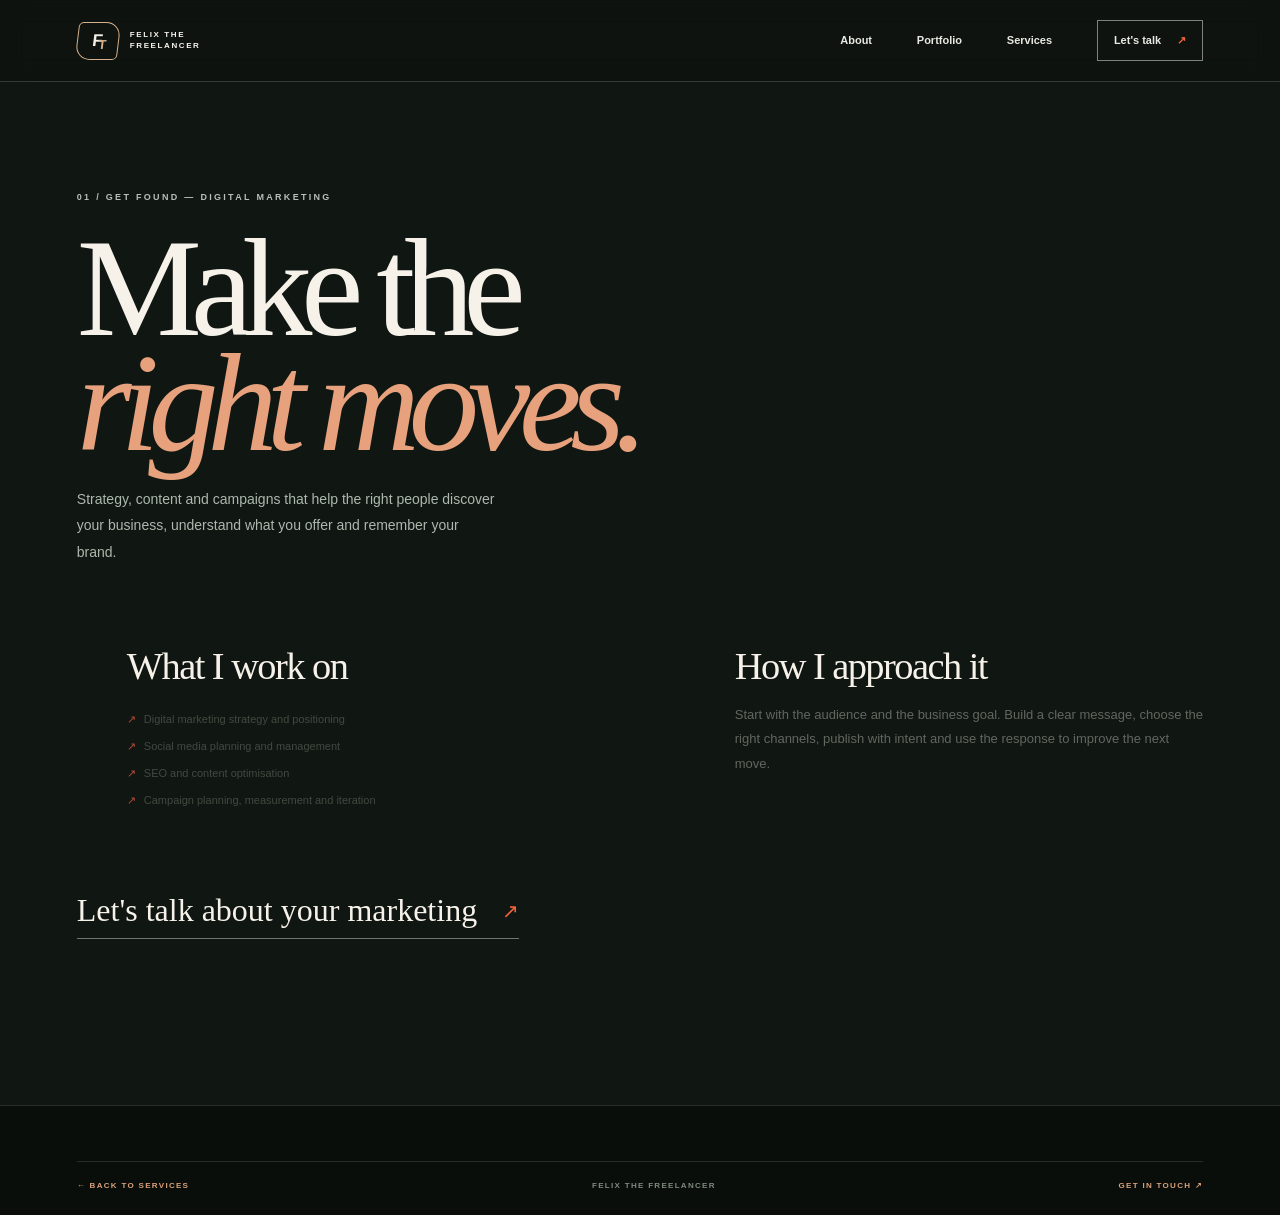
==== digital-marketing.html @ 91164cbe "Add focused digital marketing service page" ====
<!doctype html><html lang="en"><head><meta charset="utf-8"><meta name="viewport" content="width=device-width,initial-scale=1"><meta name="theme-color" content="#101510"><title>DIGITAL MARKETING | FelixTheFreelancer</title><link rel="stylesheet" href="style.css"><script src="script.js" defer></script></head><body><header class="site-header"><a class="brand" href="index.html#home"><span class="brand-mark"><i>F</i><b>T</b></span><span class="brand-name">FELIX THE<br>FREELANCER</span></a><nav class="primary-navigation"><a href="index.html#about">About</a><a href="index.html#projects">Portfolio</a><a href="index.html#services">Services</a><a class="nav-contact" href="index.html#contact">Let's talk <b>↗</b></a></nav></header><main><section class="contact-section" style="min-height:75vh;padding-top:190px"><div class="section-shell contact-inner"><p class="eyebrow">01 / GET FOUND — DIGITAL MARKETING</p><h2>Make the<br><em>right moves.</em></h2><p>Strategy, content and campaigns that help the right people discover your business, understand what you offer and remember your brand.</p><div class="case-columns"><article class="case-track"><h3>What I work on</h3><ul><li>Digital marketing strategy and positioning</li><li>Social media planning and management</li><li>SEO and content optimisation</li><li>Campaign planning, measurement and iteration</li></ul></article><article class="case-track"><h3>How I approach it</h3><p>Start with the audience and the business goal. Build a clear message, choose the right channels, publish with intent and use the response to improve the next move.</p></article></div><a class="contact-email" href="index.html#contact">Let's talk about your marketing <b>↗</b></a></div></section></main><footer class="site-footer"><div class="section-shell footer-bottom"><a href="index.html#services">← BACK TO SERVICES</a><span>FELIX THE FREELANCER</span><a href="index.html#contact">GET IN TOUCH ↗</a></div></footer></body></html>
---- style.css ----
:root{--ink:#111612;--paper:#f0ede4;--white:#f7f5ef;--muted:#a8b0a7;--orange:#f0643c;--red:#ed3b32;--serif:Georgia,"Times New Roman",serif;--sans:Arial,Helvetica,sans-serif;--page:min(1320px,88vw)}
*{box-sizing:border-box}html{scroll-behavior:smooth;scroll-padding-top:80px}body{margin:0;background:var(--ink);color:var(--white);font:16px/1.65 var(--sans);-webkit-font-smoothing:antialiased}a{color:inherit}img,video{display:block;max-width:100%}::selection{background:var(--orange);color:white}.section-shell{width:var(--page);max-width:1320px;margin:auto}.eyebrow{margin:0;color:#b7c0b7;font-size:9px;font-weight:800;letter-spacing:2.3px;text-transform:uppercase}.eyebrow span{color:var(--orange);margin-left:8px}
.site-header{position:absolute;z-index:30;top:0;left:0;width:100%;height:82px;padding:0 6vw;display:flex;align-items:center;justify-content:space-between;border-bottom:1px solid #ffffff29;background:#0a0e0b40;backdrop-filter:blur(12px)}.brand{display:flex;align-items:center;gap:11px;text-decoration:none}.brand-mark{position:relative;display:flex;align-items:center;justify-content:center;width:42px;height:38px;border:1px solid #d5b18b;border-radius:5px 15px 5px 15px;font:900 17px/.9 "Trebuchet MS",Arial,sans-serif;letter-spacing:-3px;transform:skew(-7deg)}.brand-mark i{font-style:normal;color:#f4f0e7}.brand-mark b{margin:7px 0 0 -1px;color:#d5b18b;font-size:13px}.footer-brand-mark{display:grid;place-items:center;width:44px;height:40px;border:1px solid #d5b18b;border-radius:5px 15px 5px 15px;font:900 19px/.9 "Trebuchet MS",Arial,sans-serif;letter-spacing:-3px;transform:skew(-7deg)}.footer-brand-mark span{margin:7px 0 0 -1px;color:#d5b18b;font-size:14px}.brand-name{font-size:8px;font-weight:900;line-height:1.35;letter-spacing:1.6px}.primary-navigation{display:flex;align-items:center;gap:clamp(24px,3.5vw,52px)}.primary-navigation a{font-size:11px;font-weight:700;text-decoration:none;color:#e8e9e2;transition:color .2s}.primary-navigation a:hover{color:var(--orange)}.primary-navigation .nav-contact{padding:10px 16px;border:1px solid #ffffff78}.nav-contact b{margin-left:13px;color:var(--orange)}.menu-toggle{display:none}
.hero{position:relative;isolation:isolate;min-height:790px;height:min(100svh,980px);overflow:hidden;background:#0b100d}.hero-film,.hero-scrim,.hero-grain{position:absolute;inset:0;width:100%;height:100%}.hero-film{z-index:-3;object-fit:cover;object-position:center 48%;filter:brightness(.58) saturate(.72)}.hero-scrim{z-index:-2;background:linear-gradient(90deg,#050907f5 0%,#050907d6 42%,#0509075c 100%),linear-gradient(0deg,#0b100d 0%,transparent 25%,#0003 100%)}.hero-grain{z-index:-1;opacity:.12;pointer-events:none;background-image:url("data:image/svg+xml,%3Csvg viewBox='0 0 180 180' xmlns='http://www.w3.org/2000/svg'%3E%3Cfilter id='n'%3E%3CfeTurbulence type='fractalNoise' baseFrequency='.9' numOctaves='3' stitchTiles='stitch'/%3E%3C/filter%3E%3Crect width='100%25' height='100%25' filter='url(%23n)' opacity='.3'/%3E%3C/svg%3E")}.hero-inner{position:relative;z-index:1;width:var(--page);max-width:1320px;min-height:100%;margin:auto;padding:108px 0 92px;display:grid;grid-template-columns:1.06fr .94fr;align-items:center;gap:clamp(40px,7vw,105px)}.hero-copy{max-width:680px}.hero-eyebrow{display:flex;align-items:center;gap:10px;color:#e8e8df}.status-dot,.console-live i{width:7px;height:7px;display:inline-block;border-radius:50%;background:#b3cf91;box-shadow:0 0 13px #b3cf91b3}.type-cursor{width:7px;height:14px;background:var(--orange);display:inline-block;animation:blink .8s steps(2,start) infinite}@keyframes blink{to{visibility:hidden}}.hero-discipline{margin:22px 0 12px;color:#d0a77b;font-size:9px;font-weight:800;letter-spacing:2.5px}.hero-discipline i{font-style:normal;color:var(--orange);padding:0 7px}.hero h1{max-width:760px;margin:0;color:white;font:800 clamp(50px,5.9vw,84px)/.96 "Trebuchet MS",Arial,sans-serif;letter-spacing:-.075em}.hero h1 em{color:#c5cf9c;font:italic 500 1.02em/.95 var(--serif);letter-spacing:-.065em}.hero-description{max-width:555px;margin:19px 0 0;color:#d0d4ce;font-size:15px;line-height:1.85}.hero-actions{display:flex;align-items:center;gap:28px;margin-top:25px}.button{display:inline-flex;align-items:center;gap:27px;padding:15px 20px;font:800 11px/1.2 "Trebuchet MS",Arial,sans-serif;letter-spacing:.2px;text-decoration:none;transition:transform .25s,background .25s}.button:hover{transform:translateY(-3px)}.button-accent{background:#c5cf9c;color:#142016;box-shadow:0 10px 35px #a9b77a30}.button-accent:hover{background:#e0e8bd}.button b{font-size:16px}.text-link{font:800 11px "Trebuchet MS",Arial,sans-serif;letter-spacing:.3px;text-decoration:none}.text-link b{margin-left:12px;color:#c5cf9c}
.hero-console{width:100%;max-width:520px;justify-self:end;border:1px solid #ffffff3b;background:#0e1410d1;box-shadow:0 35px 100px #0006;backdrop-filter:blur(13px);transform:perspective(1000px) rotateY(-4deg);animation:console-arrive 1.1s .15s both}@keyframes console-arrive{from{opacity:0;transform:perspective(1000px) translateY(24px) rotateY(-4deg)}to{opacity:1;transform:perspective(1000px) translateY(0) rotateY(-4deg)}}.console-top,.console-meta,.plan-heading,.console-foot{display:flex;align-items:center;justify-content:space-between}.console-top{height:43px;padding:0 17px;border-bottom:1px solid #ffffff26;color:#b4bdb3;font-size:8px;font-weight:800;letter-spacing:1.5px}.console-lights{display:flex;gap:5px}.console-lights i{width:6px;height:6px;border-radius:50%;background:#e66d5c}.console-lights i:nth-child(2){background:#d3aa6d}.console-lights i:nth-child(3){background:#85a77e}.console-live{display:flex;align-items:center;gap:7px;color:#a7b7a4;font-size:7px}.console-live i{width:5px;height:5px}.console-code{padding:20px 22px 23px;border-bottom:1px solid #ffffff26}.console-meta,.plan-heading{color:#8e9a8e;font-size:8px;font-weight:800;letter-spacing:1.3px}.code-lines{margin-top:17px;font:clamp(10px,.95vw,13px)/2.2 Consolas,Monaco,monospace;color:#d4dbd2}.code-lines p{margin:0;white-space:nowrap}.code-lines b{margin-right:14px;color:#657467;font-weight:400}.code-lines i{color:#b3cf91;font-style:normal}.code-lines em{color:#e4b477;font-style:normal}.code-lines strong{color:#e98c72;font-weight:400}.console-plan{padding:21px 22px 18px}.plan-heading span:last-child{color:#d9a77b}.console-plan h2{margin:15px 0 14px;font:24px var(--serif);letter-spacing:-.6px}.plan-rule{height:2px;background:#ffffff20}.plan-rule span{display:block;width:54%;height:100%;background:var(--orange)}.console-plan ul{display:grid;margin:12px 0 0;padding:0;list-style:none}.console-plan li{display:grid;grid-template-columns:17px 1fr auto;align-items:center;gap:9px;padding:8px 0;border-bottom:1px solid #ffffff14;color:#d2d8d0;font-size:10px}.console-plan li>span{display:grid;place-items:center;width:14px;height:14px;border:1px solid #657365;color:#b5d2a0;font-size:9px}.console-plan li.complete>span{border-color:#88a47d;background:#88a47d;color:#101710}.console-plan li small{color:#849184;font-size:7px;letter-spacing:1px}.console-foot{padding:12px 22px;border-top:1px solid #ffffff26;color:#8d9a8d;font-size:7px;font-weight:800;letter-spacing:1.2px}.hero-foot{position:absolute;z-index:2;right:6vw;bottom:27px;left:6vw;display:flex;justify-content:flex-end;gap:20px;color:#a9b2a8;font-size:8px;font-weight:800;letter-spacing:1.5px}.hero-mantra{display:inline-block;color:#dce6b4;font-size:9px;font-weight:900;letter-spacing:2px;text-shadow:0 0 22px #c5cf9c4d}
.about-section{position:relative;isolation:isolate;overflow:hidden;min-height:710px;padding:clamp(100px,11vw,155px) 0;background:var(--paper);color:var(--ink)}.about-image{position:absolute;z-index:-2;inset:0 0 0 43%;background:url("https://images.pexels.com/photos/6275823/pexels-photo-6275823.jpeg?auto=compress&cs=tinysrgb&w=1800") center 48%/cover;filter:saturate(.76) contrast(1.05)}.about-overlay{position:absolute;z-index:-1;inset:0;background:linear-gradient(90deg,#f0ede4 0%,#f0ede4 37%,#f0ede4ed 49%,#f0ede48c 70%,#f0ede41a 100%)}.about-layout{display:grid;grid-template-columns:.94fr 1.06fr;gap:clamp(55px,9vw,135px);align-items:center}.dark-eyebrow{color:#59645a}.about-heading h2{max-width:600px;margin:26px 0 30px;font:500 clamp(43px,5.1vw,72px)/1.01 var(--serif);letter-spacing:-.065em}.about-heading h2 em{color:#a75d43;font-weight:500}.about-stamp{display:inline-flex;gap:8px;padding:9px 12px;border:1px solid #11161238;font-size:8px;font-weight:900;letter-spacing:1.2px}.about-stamp b{color:#b85b3d}.about-copy{max-width:650px;padding:30px 32px;background:rgba(248,246,239,.84);border-left:2px solid #b85b3d;backdrop-filter:blur(7px)}.about-copy p{margin:0 0 18px;color:#515b51;font-size:14px;line-height:1.9}.about-copy .about-lead{color:#1c281e;font:clamp(19px,2vw,25px)/1.48 var(--serif)}.about-signoff{display:flex;flex-direction:column;gap:3px;margin-top:25px;padding-top:19px;border-top:1px solid #1116122e}.about-signoff span{color:#7b8378;font-size:11px}.about-signoff strong{font:500 20px var(--serif)}.about-signoff b{color:#b85b3d}.about-vertical{position:absolute;right:22px;bottom:32px;color:#1116128c;font-size:7px;font-weight:900;letter-spacing:1.7px;writing-mode:vertical-rl}
.projects-section{position:relative;isolation:isolate;overflow:hidden;padding:clamp(100px,11vw,155px) 0;background:#111713;color:var(--white)}.projects-section:before{content:"";position:absolute;z-index:-1;top:0;right:0;width:44%;height:52%;background:linear-gradient(90deg,#111713 0%,#11171355 42%,#11171318 100%),linear-gradient(0deg,#111713 0%,transparent 60%),url("https://images.pexels.com/photos/4399406/pexels-photo-4399406.jpeg?auto=compress&cs=tinysrgb&w=1800") center 42%/cover;opacity:.42;mask-image:linear-gradient(180deg,#000 0%,#000b 55%,transparent 100%)}.projects-heading{display:grid;grid-template-columns:1.1fr .9fr;align-items:end;gap:75px;margin-bottom:65px}.projects-heading h2{margin:23px 0 0;font:500 clamp(50px,6.5vw,88px)/.97 var(--serif);letter-spacing:-.07em}.projects-heading h2 em{color:#d9a47b;font-weight:500}.projects-intro-copy{max-width:500px;margin:0 0 7px;color:#d0d7cf;font-size:15px;line-height:1.9}.project-feature-grid{display:grid;grid-template-columns:1fr 1fr;gap:23px}.venture-card{display:block;min-width:0;overflow:hidden;text-decoration:none;transition:transform .35s}.venture-card:hover{transform:translateY(-7px)}.venture-art{position:relative;isolation:isolate;min-height:470px;overflow:hidden}.venture-art>img{position:absolute;z-index:-2;inset:0;width:100%;height:100%;object-fit:cover;transition:transform .8s}.venture-card:hover .venture-art>img{transform:scale(1.045)}.venture-shade{position:absolute;z-index:-1;inset:0}.venture-top,.venture-bottom{position:absolute;right:24px;left:24px;display:flex;justify-content:space-between;gap:15px;font-size:8px;font-weight:900;letter-spacing:1.4px}.venture-top{top:22px}.venture-bottom{bottom:22px;align-items:center}.kuku-card{background:#17100f;border:1px solid #ed3b3280}.kuku-art>img{object-position:center 52%;filter:contrast(1.1) saturate(1.15)}.kuku-card .venture-shade{background:linear-gradient(90deg,#0c0707c7,#0c070714 90%),linear-gradient(0deg,#0c0707e0,transparent 55%)}.kuku-card .venture-top{color:#ffb4a9}.kuku-card .venture-bottom{color:white}.kuku-art-title{position:absolute;left:7%;top:27%;font:clamp(53px,6.2vw,86px)/.82 Impact,"Arial Narrow",sans-serif;letter-spacing:-.025em}.kuku-art-title em{color:var(--red);font-style:normal}.kuku-art-stamp{position:absolute;right:8%;top:40%;display:grid;place-items:center;width:92px;height:92px;border:2px solid var(--red);border-radius:50%;font-size:10px;font-weight:900;line-height:1.05;letter-spacing:1px;text-align:center;transform:rotate(12deg)}.kuku-card .venture-bottom strong{font:18px Impact,"Arial Narrow",sans-serif;letter-spacing:.5px}.kuku-card .venture-bottom span{color:#ff8c7f}.tribe-card{background:#15251c;border:1px solid #b5be9459}.tribe-art{background:#0a160f}.tribe-waterfall{object-position:center 48%;filter:saturate(.75) contrast(1.15)}.tribe-card .venture-shade{background:linear-gradient(90deg,#03110ac7,#03110a1a 75%),linear-gradient(0deg,#03110acc,transparent 60%)}.tribe-leopard{position:absolute!important;z-index:0!important;top:13%;right:5%;width:40%;height:70%;object-fit:cover;object-position:center 28%;border:1px solid #eedeb8b8;box-shadow:0 22px 55px #0009;clip-path:polygon(9% 0,100% 0,100% 91%,0 100%,0 9%)}.tribe-art-title{position:absolute;z-index:1;left:7%;bottom:22%;font:clamp(53px,6.3vw,88px)/.82 Impact,"Arial Narrow",sans-serif;letter-spacing:-.025em}.tribe-art-title em{color:#c2c69b;font-style:normal}.tribe-art-caption{position:absolute;left:7%;bottom:13%;color:#d3d8c4;font-size:7px;font-weight:900;letter-spacing:1.5px}.tribe-card .venture-top,.tribe-card .venture-bottom{z-index:2;color:#e4e6d9}.venture-info{padding:24px 26px 22px}.venture-info>div:first-child{display:flex;align-items:baseline;gap:16px}.venture-number{color:#9d7555;font:18px var(--serif)}.venture-info h3{margin:0;font:500 clamp(27px,3vw,39px) var(--serif);letter-spacing:-.04em}.venture-info p{max-width:560px;margin:13px 0 22px;color:#d0d7cf;font-size:14px;line-height:1.8}.venture-tags{display:flex;align-items:center;flex-wrap:wrap;gap:8px}.venture-tags span{padding:6px 9px;border:1px solid #ffffff45;color:#e0e5dc;font-size:9px;font-weight:700}.venture-tags b{margin-left:auto;color:#e2a27d;font-size:8px;letter-spacing:1.4px}.proof-note{display:flex;align-items:center;justify-content:center;gap:17px;max-width:820px;margin:55px auto 0;padding:22px 30px 0;border-top:1px solid #ffffff35;text-align:center}.proof-note>span{flex:0 0 auto;color:var(--orange);font-size:20px}.proof-note p{max-width:690px;margin:0;color:#d0d7cf;font-size:13px;line-height:1.85}
.case-section{padding:clamp(90px,10vw,140px) 0}.kuku-case{background:#eee8df;color:#1b1716}.tribe-case{background:#e5e4d7;color:#17241a}.case-heading{display:flex;justify-content:space-between;align-items:flex-end;gap:25px;margin-bottom:45px}.case-heading .eyebrow{color:#6e7169}.case-heading h2{margin:14px 0 3px;font:500 clamp(58px,7vw,94px)/.9 Impact,"Arial Narrow",sans-serif;text-transform:uppercase}.case-heading h2 span{color:var(--red)}.case-heading>div>p:last-child{margin:13px 0 0;color:#697168;font-size:14px}.case-back{padding-bottom:8px;color:#555e55;font-size:8px;font-weight:900;letter-spacing:1.5px;text-decoration:none}.kuku-board{display:grid;grid-template-columns:1.15fr .85fr;min-height:510px;background:#120e0d;color:white}.kuku-board-photo{position:relative;isolation:isolate;min-height:510px;overflow:hidden}.kuku-board-photo>img{position:absolute;z-index:-2;inset:0;width:100%;height:100%;object-fit:cover;filter:contrast(1.08) saturate(1.12)}.kuku-board-shade{position:absolute;z-index:-1;inset:0;background:linear-gradient(90deg,#0b0606c7,#0b06061a),linear-gradient(0deg,#0b0606bf,transparent 65%)}.board-label{display:block;color:#e5b8ad;font-size:8px;font-weight:900;letter-spacing:1.8px}.kuku-board-photo>.board-label{position:absolute;top:28px;left:30px}.kuku-board-wordmark{position:absolute;left:8%;top:28%;font:clamp(75px,9vw,130px)/.72 Impact,"Arial Narrow",sans-serif;letter-spacing:-.03em}.kuku-board-wordmark em{color:var(--red);font-style:normal}.kuku-board-slogan{position:absolute;bottom:30px;left:30px;font-size:9px;font-weight:900;letter-spacing:2px}.kuku-menu-board{display:flex;flex-direction:column;justify-content:center;padding:clamp(30px,5vw,68px);background:#15100f}.kuku-menu-board h3{margin:25px 0 35px;font:500 clamp(42px,5vw,68px)/.88 Impact,"Arial Narrow",sans-serif}.menu-lines{display:grid}.menu-lines>div{display:flex;justify-content:space-between;gap:15px;padding:15px 0;border-top:1px solid #ffffff33}.menu-lines span{font-size:10px;font-weight:900;letter-spacing:1px}.menu-lines b{color:#f17b6d;font-size:8px;letter-spacing:1px;text-align:right}.menu-board-foot{margin-top:auto;padding-top:25px;color:#d4a29a;font-size:8px;font-weight:900;letter-spacing:1.4px}
.case-columns{display:grid;grid-template-columns:1fr 1fr;gap:clamp(35px,7vw,100px);padding:65px 0 55px}.case-track{position:relative;padding-left:50px}.track-index{position:absolute;left:0;top:-7px;color:#bc4d3b;font:28px var(--serif)}.track-label{margin:0 0 15px;color:#a34a39;font-size:8px;font-weight:900;letter-spacing:1.7px}.case-track h3{max-width:480px;margin:0 0 15px;font:500 clamp(27px,3vw,40px)/1.12 var(--serif);letter-spacing:-.04em}.case-track>p:not(.track-label){max-width:520px;color:#62675e;font-size:13px;line-height:1.9}.case-track ul{display:grid;gap:9px;margin:22px 0 0;padding:0;list-style:none}.case-track li{position:relative;padding-left:17px;color:#414a40;font-size:11px}.case-track li:before{content:"↗";position:absolute;left:0;color:#b64b39}.scoreboard{display:grid;grid-template-columns:.7fr 1.3fr;gap:35px;padding:25px 0 0;border-top:1px solid #161b1633}.scoreboard .eyebrow{color:#a64c3b}.scoreboard>div:first-child p{max-width:270px;color:#687067;font-size:11px;line-height:1.7}.score-grid{display:grid;grid-template-columns:repeat(4,1fr);gap:10px}.score-grid>div{display:flex;flex-direction:column;gap:5px;padding:15px 12px;background:#ffffff8c}.score-grid strong{color:#a54b3a;font:500 32px var(--serif)}.score-grid span{color:#5e675d;font-size:9px;line-height:1.4}
.tribe-case .case-heading h2{font-size:clamp(49px,6.3vw,84px)}.tribe-case .case-heading h2 span{color:#8b9a66}.tribe-case .case-heading .eyebrow span{color:#829064}.tribe-board{display:grid;grid-template-columns:1.12fr .88fr;min-height:520px;background:#0d1a12;color:#f4f0e5}.tribe-board-landscape,.tribe-board-leopard{position:relative;isolation:isolate;min-height:520px;overflow:hidden}.tribe-board-film,.tribe-board-leopard>img{position:absolute;z-index:-2;inset:0;width:100%;height:100%;object-fit:cover}.tribe-board-film{object-position:center 45%;filter:saturate(.78) contrast(1.1)}.tribe-landscape-shade,.tribe-leopard-shade{position:absolute;z-index:-1;inset:0;background:linear-gradient(90deg,#04110ac0,#04110a1f),linear-gradient(0deg,#04110aa6,transparent 65%)}.tribe-board-landscape>.board-label{position:absolute;top:30px;left:30px;color:#e0e5cf}.tribe-board-landscape h3{position:absolute;left:8%;top:34%;margin:0;font:500 clamp(62px,7vw,100px)/.8 Impact,"Arial Narrow",sans-serif}.tribe-board-landscape h3 em{color:#c2c99e;font-style:normal}.tribe-landscape-foot{position:absolute;bottom:30px;left:30px;color:#e0e5cf;font-size:8px;font-weight:900;letter-spacing:1.7px}.tribe-board-leopard{display:flex;flex-direction:column;justify-content:flex-end;padding:35px}.tribe-board-leopard>img{object-position:center 27%;filter:contrast(1.1) saturate(.82)}.tribe-leopard-shade{background:linear-gradient(0deg,#030f08eb,#030f0805 80%)}.tribe-wordmark-small{color:#d9dfc7;font-size:8px;font-weight:900;letter-spacing:3px}.tribe-board-leopard strong{margin:8px 0 14px;font:clamp(36px,4.4vw,62px)/.85 Impact,"Arial Narrow",sans-serif}.tribe-leopard-foot{color:#d7ddc6;font-size:7px;font-weight:900;letter-spacing:1.4px}
.services-section{position:relative;isolation:isolate;overflow:hidden;padding:clamp(100px,11vw,155px) 0;background:radial-gradient(ellipse at 88% 12%,#c5c9a94d,transparent 34%),radial-gradient(ellipse at 5% 80%,#b66b4930,transparent 32%),#e8e6dc;color:#18231b}.services-section:before,.services-section:after{content:"";position:absolute;z-index:-1;pointer-events:none;border:1px solid #75836b38;border-radius:50%;width:440px;height:440px;right:-150px;top:6%;animation:service-drift 18s ease-in-out infinite alternate}.services-section:after{width:310px;height:310px;right:-85px;top:14%;border-color:#b56b4938;animation-duration:13s;animation-direction:alternate-reverse}@keyframes service-drift{from{transform:translate3d(0,-12px,0) rotate(-10deg)}to{transform:translate3d(-35px,28px,0) rotate(22deg)}}.services-intro{max-width:850px;margin-bottom:55px}.services-intro h2{margin:22px 0;font:500 clamp(52px,6.5vw,88px)/.95 var(--serif);letter-spacing:-.07em}.services-intro h2 em{color:#ae5e43;font-weight:500}.services-intro>p:not(.eyebrow){max-width:650px;color:#5e685e;font-size:14px;line-height:1.9}.process-line{display:flex;align-items:center;gap:13px;margin-top:27px;color:#28392c;font-size:8px;font-weight:900;letter-spacing:1.5px}.process-line b{color:#bd6042;font-size:14px}.service-grid{display:grid;grid-template-columns:repeat(3,1fr);gap:15px}.service-card{position:relative;display:flex;flex-direction:column;min-height:450px;padding:27px 25px 23px;background:linear-gradient(145deg,#f8f5eced,#f4f1e8f5);border:1px solid #18231b26;border-top:3px solid #b55d43;box-shadow:0 18px 55px #1b291c0b;transition:transform .35s,box-shadow .35s,border-color .35s;text-decoration:none;color:inherit}.service-card:nth-child(2){border-top-color:#314d3a}.service-card:nth-child(3){border-top-color:#b38b52}.service-card:hover{transform:translateY(-9px);box-shadow:0 28px 60px #19251c25;border-color:#b55d4380}.service-link:focus-visible{outline:3px solid #a75d43;outline-offset:4px}.service-count{color:#8b6654;font-size:8px;font-weight:900;letter-spacing:1.7px}.service-symbol{display:grid;place-items:center;width:45px;height:45px;margin:30px 0 20px;border:1px solid #b05b4052;border-radius:50%;color:#b65e43;font-size:22px}.service-card h3{margin:0 0 13px;font:500 clamp(25px,2.5vw,34px)/1.02 var(--serif);letter-spacing:-.04em}.service-card>p{color:#5d675d;font-size:12px;line-height:1.8}.service-card ul{display:grid;gap:9px;margin:14px 0 25px;padding:0;list-style:none}.service-card li{position:relative;padding-left:15px;color:#3f4d41;font-size:11px}.service-card li:before{content:"↗";position:absolute;left:0;color:#b75d42}.service-foot{margin-top:auto;padding-top:17px;border-top:1px solid #18231b21;color:#94664e;font-size:8px;font-weight:900;letter-spacing:1.3px}.service-explore{display:block;margin-top:14px;color:#263b2b;font-size:9px;font-weight:900;letter-spacing:1.5px;transition:letter-spacing .25s,color .25s}.service-link:hover .service-explore{letter-spacing:2.4px;color:#a45138}
.contact-section{position:relative;isolation:isolate;overflow:hidden;padding:clamp(110px,13vw,180px) 0;background:#101612;color:#f6f2e9}.contact-orbit{position:absolute;z-index:-1;top:50%;right:4%;width:min(48vw,650px);aspect-ratio:1;border:1px solid #d397702f;border-radius:50%;transform:translateY(-50%)}.contact-orbit:before,.contact-orbit:after{content:"";position:absolute;border:1px solid #d3977026;border-radius:50%;inset:12%}.contact-orbit:after{inset:26%;background:radial-gradient(circle,#e6674126,transparent 70%)}.contact-inner{position:relative}.contact-inner h2{margin:25px 0;font:500 clamp(72px,11vw,150px)/.82 var(--serif);letter-spacing:-.08em}.contact-inner h2 em{color:#e7a17c;font-weight:500}.contact-inner>p:not(.eyebrow){max-width:420px;color:#aeb8ad;font-size:14px;line-height:1.9}.contact-email{display:inline-flex;align-items:center;gap:25px;margin-top:28px;padding-bottom:9px;border-bottom:1px solid #ffffff66;font:clamp(20px,3vw,32px) var(--serif);text-decoration:none}.contact-email b{color:var(--orange);font:20px var(--sans)}
.site-footer{padding:55px 0 22px;background:#090e0b;color:#e8e9e0;border-top:1px solid #ffffff1f}.footer-main{display:grid;grid-template-columns:1.1fr 1fr .7fr .8fr;gap:35px;align-items:start;padding-bottom:48px}.footer-brand{display:flex;align-items:center;gap:12px;text-decoration:none}.footer-brand>span{font:43px/1 var(--serif)}.footer-brand b{font-size:8px;letter-spacing:1.6px}.footer-main>p{margin:4px 0;color:#9ca79c;font-size:12px;line-height:1.8}.footer-links,.footer-social{display:flex;flex-direction:column;align-items:flex-start;gap:10px}.footer-links>span,.footer-social>span{margin-bottom:5px;color:#d9a17c;font-size:8px;font-weight:900;letter-spacing:1.6px}.footer-links a,.footer-social a{color:#bfc7bc;font-size:11px;text-decoration:none}.footer-links a:hover,.footer-social a:hover{color:white}.footer-bottom{display:flex;justify-content:space-between;gap:15px;padding-top:17px;border-top:1px solid #ffffff1f;color:#7e897e;font-size:8px;font-weight:800;letter-spacing:1.3px}.footer-bottom a{color:#dba17a;text-decoration:none}
.reveal{opacity:0;transform:translateY(22px);transition:opacity .7s,transform .7s}.reveal.visible{opacity:1;transform:none}.demo-progress{max-width:560px;margin:-27px 0 38px auto;padding:17px 20px 18px;background:#1b241d;border:1px solid #ffffff26;box-shadow:0 18px 45px #0002}.demo-progress-copy{display:flex;align-items:center;justify-content:space-between;gap:20px}.demo-progress-copy>span{color:#c0cabe;font-size:8px;font-weight:900;letter-spacing:1.5px}.demo-progress-copy strong{color:#d3dfa7;font:500 32px/.9 var(--serif);font-variant-numeric:tabular-nums}.demo-progress-copy small{font:700 15px var(--sans)}.demo-progress-track{height:4px;margin-top:13px;background:#ffffff20;overflow:hidden}.demo-progress-track span{display:block;width:0;height:100%;background:linear-gradient(90deg,#d0a77b,#c5cf9c);transition:width 1.8s cubic-bezier(.18,.75,.25,1)}.demo-progress.is-visible .demo-progress-track span{width:40%}
@media(max-width:1050px){:root{--page:min(90vw,900px)}.hero{min-height:780px;height:auto}.hero-inner{grid-template-columns:1fr 1fr;gap:35px;padding-top:112px;padding-bottom:100px}.hero h1{font-size:clamp(48px,6vw,70px)}.hero-console{transform:none}.projects-heading{gap:35px}.venture-art{min-height:410px}.footer-main{grid-template-columns:1fr 1fr}}
@media(max-width:760px){:root{--page:88vw}.site-header{height:72px;padding:0 6vw}.menu-toggle{display:flex;flex-direction:column;justify-content:center;gap:6px;width:42px;height:42px;padding:10px;border:1px solid #ffffff4d;background:#0a0e0b66;cursor:pointer}.menu-toggle i{display:block;width:100%;height:1px;background:white;transition:transform .25s}.menu-toggle[aria-expanded=true] i:first-child{transform:translateY(3.5px) rotate(45deg)}.menu-toggle[aria-expanded=true] i:last-child{transform:translateY(-3.5px) rotate(-45deg)}.primary-navigation{position:fixed;inset:72px 0 auto;display:flex;flex-direction:column;align-items:stretch;gap:0;padding:12px 6vw 25px;background:#0c120e;border-bottom:1px solid #ffffff2e;opacity:0;visibility:hidden;transform:translateY(-10px);transition:opacity .25s,transform .25s,visibility .25s}.primary-navigation.is-open{opacity:1;visibility:visible;transform:none}.primary-navigation a{padding:15px 0;border-bottom:1px solid #ffffff1a;font-size:13px}.primary-navigation .nav-contact{margin-top:12px;padding:13px 15px;border:1px solid #ffffff59}.hero{min-height:0;height:auto;padding-bottom:76px}.hero-inner{grid-template-columns:1fr;gap:35px;padding-top:105px;padding-bottom:25px}.hero h1{font-size:clamp(48px,11vw,76px)}.hero-description{font-size:14px}.hero-console{justify-self:stretch;max-width:560px}.hero-foot{right:6vw;left:6vw;bottom:23px;font-size:7px;letter-spacing:1px}.about-section{min-height:0;padding:85px 0}.about-image{inset:0;background-position:center;background-size:cover;opacity:.2}.about-overlay{background:linear-gradient(180deg,#f0ede4d1,#f0ede4f0 42%,#f0ede4f7)}.about-layout{grid-template-columns:1fr;gap:30px}.about-heading h2{font-size:clamp(45px,10vw,67px)}.about-copy{padding:24px 22px}.about-vertical{display:none}.projects-heading{grid-template-columns:1fr;gap:23px;margin-bottom:40px}.projects-heading h2{font-size:clamp(50px,10vw,75px)}.project-feature-grid{grid-template-columns:1fr;gap:25px}.venture-art{min-height:430px}.case-heading{align-items:flex-start}.kuku-board,.tribe-board{grid-template-columns:1fr}.kuku-board-photo{min-height:420px}.kuku-menu-board{min-height:380px}.tribe-board-landscape,.tribe-board-leopard{min-height:430px}.case-columns{gap:38px;padding:48px 0}.scoreboard{grid-template-columns:1fr;gap:15px}.score-grid{grid-template-columns:repeat(2,1fr)}.service-grid{grid-template-columns:1fr 1fr}.service-card{min-height:420px}.contact-orbit{right:-20%;width:75vw}}
@media(max-width:520px){.hero-inner{padding-top:115px;gap:35px}.hero-discipline{margin-top:18px;font-size:8px;letter-spacing:1.5px}.hero h1{font-size:clamp(43px,11.5vw,60px)}.hero-actions{gap:17px;flex-wrap:wrap;margin-top:22px}.button{padding:13px 14px;gap:16px;font-size:10px}.text-link{font-size:10px}.console-top{padding:0 12px;font-size:7px}.console-code,.console-plan{padding-right:14px;padding-left:14px}.code-lines{font-size:9px}.console-plan h2{font-size:21px}.console-plan li{font-size:9px}.console-foot{padding-right:14px;padding-left:14px}.hero-foot{font-size:6px;letter-spacing:.6px}.hero-mantra{max-width:100%;font-size:7px;letter-spacing:1.1px;text-align:right;line-height:1.5}.about-section{padding:72px 0}.about-heading h2{font-size:clamp(42px,11vw,57px)}.about-copy{padding:21px 17px}.about-copy p{font-size:13px}.projects-section{padding:78px 0}.projects-heading h2{font-size:49px}.projects-intro-copy{font-size:13px}.venture-art{min-height:330px}.venture-top,.venture-bottom{right:14px;left:14px;font-size:6px;letter-spacing:.8px}.kuku-art-title{font-size:clamp(52px,14vw,70px);left:6%;top:30%}.kuku-art-stamp{right:6%;top:42%;width:70px;height:70px;font-size:8px}.tribe-leopard{right:4%;top:14%;width:42%;height:66%}.tribe-art-title{font-size:57px;bottom:21%}.venture-info{padding:21px 19px}.venture-info h3{font-size:27px}.venture-tags b{width:100%;margin:8px 0 0}.proof-note{margin-top:35px;padding-right:8px;padding-left:8px}.case-section{padding:75px 0}.case-heading{flex-direction:column;gap:18px;margin-bottom:30px}.case-heading h2{font-size:58px}.case-heading>div>p:last-child{font-size:12px}.kuku-board-photo{min-height:330px}.kuku-board-wordmark{font-size:78px}.kuku-menu-board{min-height:330px;padding:28px}.tribe-board-landscape,.tribe-board-leopard{min-height:350px}.tribe-board-landscape h3{font-size:68px}.tribe-board-leopard{padding:25px}.tribe-board-leopard strong{font-size:43px}.case-columns{grid-template-columns:1fr;gap:35px;padding:42px 0}.case-track{padding-left:39px}.case-track h3{font-size:28px}.score-grid{gap:7px}.score-grid>div{padding:12px 10px}.services-section{padding:78px 0}.services-intro h2{font-size:52px}.services-intro>p:not(.eyebrow){font-size:13px}.process-line{gap:7px;font-size:6px;letter-spacing:.8px}.service-grid{grid-template-columns:1fr;gap:12px}.service-card{min-height:0;padding:24px 21px}.service-symbol{margin:22px 0 17px}.contact-section{padding:95px 0}.contact-inner h2{font-size:76px}.contact-email{font-size:19px;gap:12px}.footer-main{grid-template-columns:1fr;gap:26px;padding-bottom:35px}.footer-bottom{flex-wrap:wrap;font-size:7px;letter-spacing:.8px}.footer-bottom span:nth-child(2){display:none}}
@media(prefers-reduced-motion:reduce){*,*::before,*::after{scroll-behavior:auto!important;animation-duration:.01ms!important;animation-iteration-count:1!important;transition-duration:.01ms!important}.reveal{opacity:1;transform:none}}
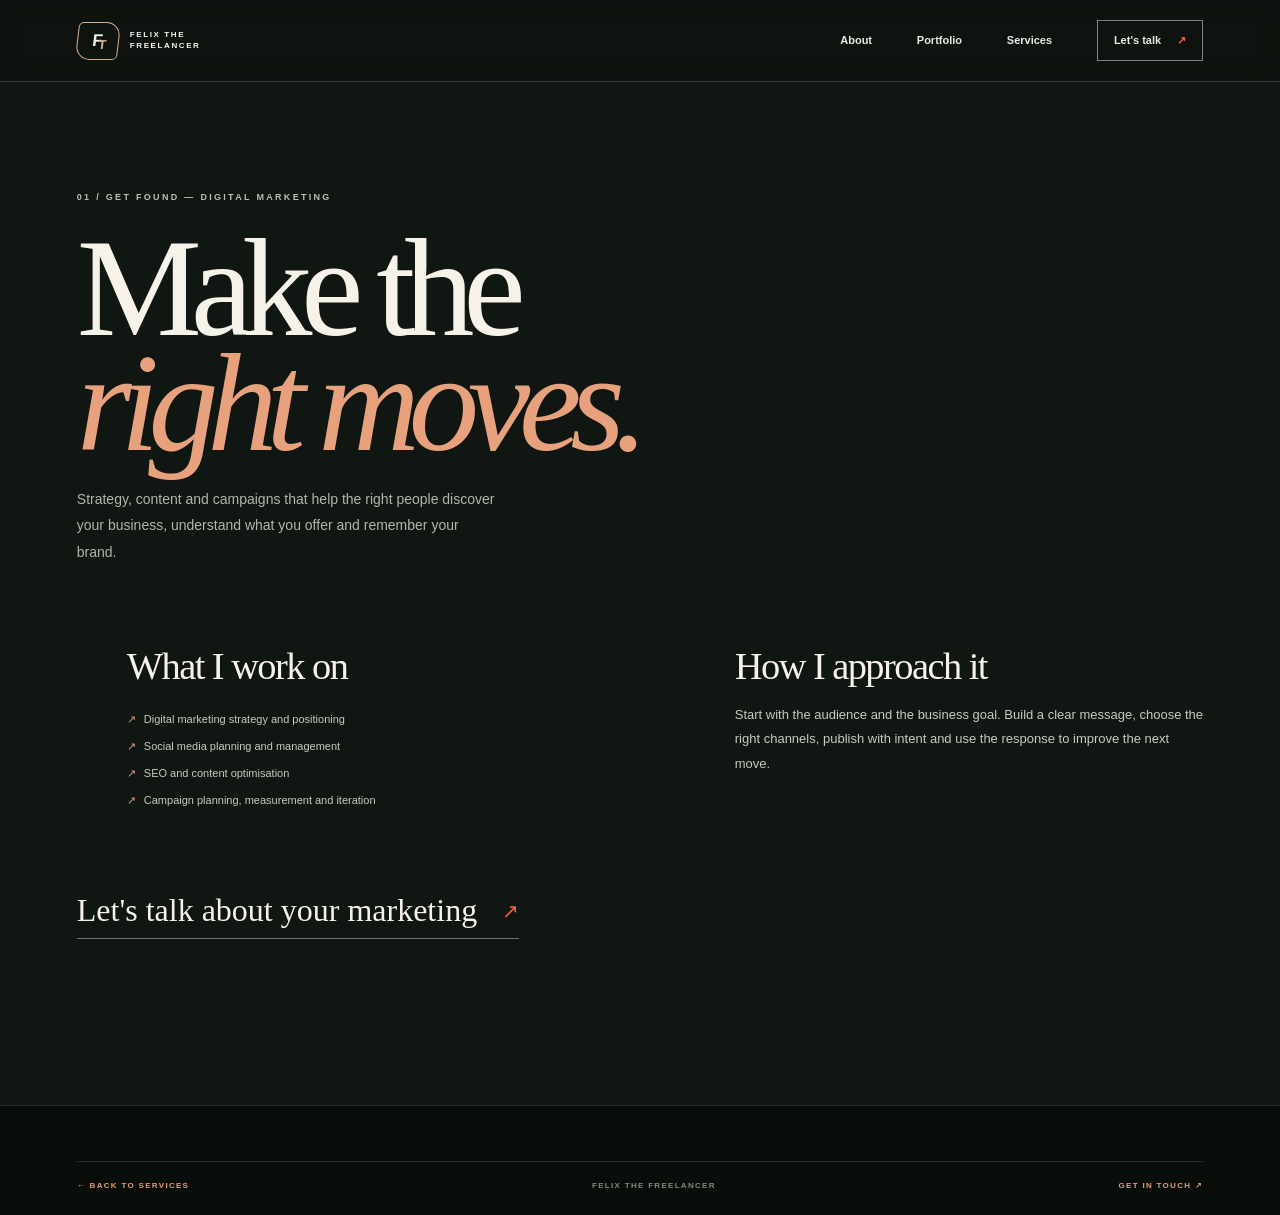
==== commit 712c198f: "Polish responsive navigation and readability on digital-marketing.html" ====
--- a/digital-marketing.html
+++ b/digital-marketing.html
@@ -1 +1 @@
-<!doctype html><html lang="en"><head><meta charset="utf-8"><meta name="viewport" content="width=device-width,initial-scale=1"><meta name="theme-color" content="#101510"><title>DIGITAL MARKETING | FelixTheFreelancer</title><link rel="stylesheet" href="style.css"><script src="script.js" defer></script></head><body><header class="site-header"><a class="brand" href="index.html#home"><span class="brand-mark"><i>F</i><b>T</b></span><span class="brand-name">FELIX THE<br>FREELANCER</span></a><nav class="primary-navigation"><a href="index.html#about">About</a><a href="index.html#projects">Portfolio</a><a href="index.html#services">Services</a><a class="nav-contact" href="index.html#contact">Let's talk <b>↗</b></a></nav></header><main><section class="contact-section" style="min-height:75vh;padding-top:190px"><div class="section-shell contact-inner"><p class="eyebrow">01 / GET FOUND — DIGITAL MARKETING</p><h2>Make the<br><em>right moves.</em></h2><p>Strategy, content and campaigns that help the right people discover your business, understand what you offer and remember your brand.</p><div class="case-columns"><article class="case-track"><h3>What I work on</h3><ul><li>Digital marketing strategy and positioning</li><li>Social media planning and management</li><li>SEO and content optimisation</li><li>Campaign planning, measurement and iteration</li></ul></article><article class="case-track"><h3>How I approach it</h3><p>Start with the audience and the business goal. Build a clear message, choose the right channels, publish with intent and use the response to improve the next move.</p></article></div><a class="contact-email" href="index.html#contact">Let's talk about your marketing <b>↗</b></a></div></section></main><footer class="site-footer"><div class="section-shell footer-bottom"><a href="index.html#services">← BACK TO SERVICES</a><span>FELIX THE FREELANCER</span><a href="index.html#contact">GET IN TOUCH ↗</a></div></footer></body></html>+<!doctype html><html lang="en"><head><meta charset="utf-8"><meta name="viewport" content="width=device-width,initial-scale=1"><meta name="theme-color" content="#101510"><title>DIGITAL MARKETING | FelixTheFreelancer</title><link rel="stylesheet" href="style.css"><script src="script.js" defer></script><style>.service-detail .case-track h3{color:#f6f2e9}.service-detail .case-track p,.service-detail .case-track li{color:#c4cdc2}.service-detail .case-track li:before{color:#d6a17d}@media(max-width:760px){.service-detail{padding-top:130px!important}.service-detail .case-columns{grid-template-columns:1fr;gap:24px}.service-detail .contact-inner h2{font-size:clamp(58px,12vw,90px)}}</style></head><body><header class="site-header"><a class="brand" href="index.html#home"><span class="brand-mark"><i>F</i><b>T</b></span><span class="brand-name">FELIX THE<br>FREELANCER</span></a><button class="menu-toggle" aria-label="Open menu" aria-expanded="false" aria-controls="primary-navigation"><i></i><i></i></button><nav class="primary-navigation" id="primary-navigation"><a href="index.html#about">About</a><a href="index.html#projects">Portfolio</a><a href="index.html#services">Services</a><a class="nav-contact" href="index.html#contact">Let's talk <b>↗</b></a></nav></header><main><section class="contact-section service-detail" style="min-height:75vh;padding-top:190px"><div class="section-shell contact-inner"><p class="eyebrow">01 / GET FOUND — DIGITAL MARKETING</p><h2>Make the<br><em>right moves.</em></h2><p>Strategy, content and campaigns that help the right people discover your business, understand what you offer and remember your brand.</p><div class="case-columns"><article class="case-track"><h3>What I work on</h3><ul><li>Digital marketing strategy and positioning</li><li>Social media planning and management</li><li>SEO and content optimisation</li><li>Campaign planning, measurement and iteration</li></ul></article><article class="case-track"><h3>How I approach it</h3><p>Start with the audience and the business goal. Build a clear message, choose the right channels, publish with intent and use the response to improve the next move.</p></article></div><a class="contact-email" href="index.html#contact">Let's talk about your marketing <b>↗</b></a></div></section></main><footer class="site-footer"><div class="section-shell footer-bottom"><a href="index.html#services">← BACK TO SERVICES</a><span>FELIX THE FREELANCER</span><a href="index.html#contact">GET IN TOUCH ↗</a></div></footer></body></html>
--- a/style.css
+++ b/style.css
@@ -4,7 +4,7 @@
 .hero{position:relative;isolation:isolate;min-height:790px;height:min(100svh,980px);overflow:hidden;background:#0b100d}.hero-film,.hero-scrim,.hero-grain{position:absolute;inset:0;width:100%;height:100%}.hero-film{z-index:-3;object-fit:cover;object-position:center 48%;filter:brightness(.58) saturate(.72)}.hero-scrim{z-index:-2;background:linear-gradient(90deg,#050907f5 0%,#050907d6 42%,#0509075c 100%),linear-gradient(0deg,#0b100d 0%,transparent 25%,#0003 100%)}.hero-grain{z-index:-1;opacity:.12;pointer-events:none;background-image:url("data:image/svg+xml,%3Csvg viewBox='0 0 180 180' xmlns='http://www.w3.org/2000/svg'%3E%3Cfilter id='n'%3E%3CfeTurbulence type='fractalNoise' baseFrequency='.9' numOctaves='3' stitchTiles='stitch'/%3E%3C/filter%3E%3Crect width='100%25' height='100%25' filter='url(%23n)' opacity='.3'/%3E%3C/svg%3E")}.hero-inner{position:relative;z-index:1;width:var(--page);max-width:1320px;min-height:100%;margin:auto;padding:108px 0 92px;display:grid;grid-template-columns:1.06fr .94fr;align-items:center;gap:clamp(40px,7vw,105px)}.hero-copy{max-width:680px}.hero-eyebrow{display:flex;align-items:center;gap:10px;color:#e8e8df}.status-dot,.console-live i{width:7px;height:7px;display:inline-block;border-radius:50%;background:#b3cf91;box-shadow:0 0 13px #b3cf91b3}.type-cursor{width:7px;height:14px;background:var(--orange);display:inline-block;animation:blink .8s steps(2,start) infinite}@keyframes blink{to{visibility:hidden}}.hero-discipline{margin:22px 0 12px;color:#d0a77b;font-size:9px;font-weight:800;letter-spacing:2.5px}.hero-discipline i{font-style:normal;color:var(--orange);padding:0 7px}.hero h1{max-width:760px;margin:0;color:white;font:800 clamp(50px,5.9vw,84px)/.96 "Trebuchet MS",Arial,sans-serif;letter-spacing:-.075em}.hero h1 em{color:#c5cf9c;font:italic 500 1.02em/.95 var(--serif);letter-spacing:-.065em}.hero-description{max-width:555px;margin:19px 0 0;color:#d0d4ce;font-size:15px;line-height:1.85}.hero-actions{display:flex;align-items:center;gap:28px;margin-top:25px}.button{display:inline-flex;align-items:center;gap:27px;padding:15px 20px;font:800 11px/1.2 "Trebuchet MS",Arial,sans-serif;letter-spacing:.2px;text-decoration:none;transition:transform .25s,background .25s}.button:hover{transform:translateY(-3px)}.button-accent{background:#c5cf9c;color:#142016;box-shadow:0 10px 35px #a9b77a30}.button-accent:hover{background:#e0e8bd}.button b{font-size:16px}.text-link{font:800 11px "Trebuchet MS",Arial,sans-serif;letter-spacing:.3px;text-decoration:none}.text-link b{margin-left:12px;color:#c5cf9c}
 .hero-console{width:100%;max-width:520px;justify-self:end;border:1px solid #ffffff3b;background:#0e1410d1;box-shadow:0 35px 100px #0006;backdrop-filter:blur(13px);transform:perspective(1000px) rotateY(-4deg);animation:console-arrive 1.1s .15s both}@keyframes console-arrive{from{opacity:0;transform:perspective(1000px) translateY(24px) rotateY(-4deg)}to{opacity:1;transform:perspective(1000px) translateY(0) rotateY(-4deg)}}.console-top,.console-meta,.plan-heading,.console-foot{display:flex;align-items:center;justify-content:space-between}.console-top{height:43px;padding:0 17px;border-bottom:1px solid #ffffff26;color:#b4bdb3;font-size:8px;font-weight:800;letter-spacing:1.5px}.console-lights{display:flex;gap:5px}.console-lights i{width:6px;height:6px;border-radius:50%;background:#e66d5c}.console-lights i:nth-child(2){background:#d3aa6d}.console-lights i:nth-child(3){background:#85a77e}.console-live{display:flex;align-items:center;gap:7px;color:#a7b7a4;font-size:7px}.console-live i{width:5px;height:5px}.console-code{padding:20px 22px 23px;border-bottom:1px solid #ffffff26}.console-meta,.plan-heading{color:#8e9a8e;font-size:8px;font-weight:800;letter-spacing:1.3px}.code-lines{margin-top:17px;font:clamp(10px,.95vw,13px)/2.2 Consolas,Monaco,monospace;color:#d4dbd2}.code-lines p{margin:0;white-space:nowrap}.code-lines b{margin-right:14px;color:#657467;font-weight:400}.code-lines i{color:#b3cf91;font-style:normal}.code-lines em{color:#e4b477;font-style:normal}.code-lines strong{color:#e98c72;font-weight:400}.console-plan{padding:21px 22px 18px}.plan-heading span:last-child{color:#d9a77b}.console-plan h2{margin:15px 0 14px;font:24px var(--serif);letter-spacing:-.6px}.plan-rule{height:2px;background:#ffffff20}.plan-rule span{display:block;width:54%;height:100%;background:var(--orange)}.console-plan ul{display:grid;margin:12px 0 0;padding:0;list-style:none}.console-plan li{display:grid;grid-template-columns:17px 1fr auto;align-items:center;gap:9px;padding:8px 0;border-bottom:1px solid #ffffff14;color:#d2d8d0;font-size:10px}.console-plan li>span{display:grid;place-items:center;width:14px;height:14px;border:1px solid #657365;color:#b5d2a0;font-size:9px}.console-plan li.complete>span{border-color:#88a47d;background:#88a47d;color:#101710}.console-plan li small{color:#849184;font-size:7px;letter-spacing:1px}.console-foot{padding:12px 22px;border-top:1px solid #ffffff26;color:#8d9a8d;font-size:7px;font-weight:800;letter-spacing:1.2px}.hero-foot{position:absolute;z-index:2;right:6vw;bottom:27px;left:6vw;display:flex;justify-content:flex-end;gap:20px;color:#a9b2a8;font-size:8px;font-weight:800;letter-spacing:1.5px}.hero-mantra{display:inline-block;color:#dce6b4;font-size:9px;font-weight:900;letter-spacing:2px;text-shadow:0 0 22px #c5cf9c4d}
 .about-section{position:relative;isolation:isolate;overflow:hidden;min-height:710px;padding:clamp(100px,11vw,155px) 0;background:var(--paper);color:var(--ink)}.about-image{position:absolute;z-index:-2;inset:0 0 0 43%;background:url("https://images.pexels.com/photos/6275823/pexels-photo-6275823.jpeg?auto=compress&cs=tinysrgb&w=1800") center 48%/cover;filter:saturate(.76) contrast(1.05)}.about-overlay{position:absolute;z-index:-1;inset:0;background:linear-gradient(90deg,#f0ede4 0%,#f0ede4 37%,#f0ede4ed 49%,#f0ede48c 70%,#f0ede41a 100%)}.about-layout{display:grid;grid-template-columns:.94fr 1.06fr;gap:clamp(55px,9vw,135px);align-items:center}.dark-eyebrow{color:#59645a}.about-heading h2{max-width:600px;margin:26px 0 30px;font:500 clamp(43px,5.1vw,72px)/1.01 var(--serif);letter-spacing:-.065em}.about-heading h2 em{color:#a75d43;font-weight:500}.about-stamp{display:inline-flex;gap:8px;padding:9px 12px;border:1px solid #11161238;font-size:8px;font-weight:900;letter-spacing:1.2px}.about-stamp b{color:#b85b3d}.about-copy{max-width:650px;padding:30px 32px;background:rgba(248,246,239,.84);border-left:2px solid #b85b3d;backdrop-filter:blur(7px)}.about-copy p{margin:0 0 18px;color:#515b51;font-size:14px;line-height:1.9}.about-copy .about-lead{color:#1c281e;font:clamp(19px,2vw,25px)/1.48 var(--serif)}.about-signoff{display:flex;flex-direction:column;gap:3px;margin-top:25px;padding-top:19px;border-top:1px solid #1116122e}.about-signoff span{color:#7b8378;font-size:11px}.about-signoff strong{font:500 20px var(--serif)}.about-signoff b{color:#b85b3d}.about-vertical{position:absolute;right:22px;bottom:32px;color:#1116128c;font-size:7px;font-weight:900;letter-spacing:1.7px;writing-mode:vertical-rl}
-.projects-section{position:relative;isolation:isolate;overflow:hidden;padding:clamp(100px,11vw,155px) 0;background:#111713;color:var(--white)}.projects-section:before{content:"";position:absolute;z-index:-1;top:0;right:0;width:44%;height:52%;background:linear-gradient(90deg,#111713 0%,#11171355 42%,#11171318 100%),linear-gradient(0deg,#111713 0%,transparent 60%),url("https://images.pexels.com/photos/4399406/pexels-photo-4399406.jpeg?auto=compress&cs=tinysrgb&w=1800") center 42%/cover;opacity:.42;mask-image:linear-gradient(180deg,#000 0%,#000b 55%,transparent 100%)}.projects-heading{display:grid;grid-template-columns:1.1fr .9fr;align-items:end;gap:75px;margin-bottom:65px}.projects-heading h2{margin:23px 0 0;font:500 clamp(50px,6.5vw,88px)/.97 var(--serif);letter-spacing:-.07em}.projects-heading h2 em{color:#d9a47b;font-weight:500}.projects-intro-copy{max-width:500px;margin:0 0 7px;color:#d0d7cf;font-size:15px;line-height:1.9}.project-feature-grid{display:grid;grid-template-columns:1fr 1fr;gap:23px}.venture-card{display:block;min-width:0;overflow:hidden;text-decoration:none;transition:transform .35s}.venture-card:hover{transform:translateY(-7px)}.venture-art{position:relative;isolation:isolate;min-height:470px;overflow:hidden}.venture-art>img{position:absolute;z-index:-2;inset:0;width:100%;height:100%;object-fit:cover;transition:transform .8s}.venture-card:hover .venture-art>img{transform:scale(1.045)}.venture-shade{position:absolute;z-index:-1;inset:0}.venture-top,.venture-bottom{position:absolute;right:24px;left:24px;display:flex;justify-content:space-between;gap:15px;font-size:8px;font-weight:900;letter-spacing:1.4px}.venture-top{top:22px}.venture-bottom{bottom:22px;align-items:center}.kuku-card{background:#17100f;border:1px solid #ed3b3280}.kuku-art>img{object-position:center 52%;filter:contrast(1.1) saturate(1.15)}.kuku-card .venture-shade{background:linear-gradient(90deg,#0c0707c7,#0c070714 90%),linear-gradient(0deg,#0c0707e0,transparent 55%)}.kuku-card .venture-top{color:#ffb4a9}.kuku-card .venture-bottom{color:white}.kuku-art-title{position:absolute;left:7%;top:27%;font:clamp(53px,6.2vw,86px)/.82 Impact,"Arial Narrow",sans-serif;letter-spacing:-.025em}.kuku-art-title em{color:var(--red);font-style:normal}.kuku-art-stamp{position:absolute;right:8%;top:40%;display:grid;place-items:center;width:92px;height:92px;border:2px solid var(--red);border-radius:50%;font-size:10px;font-weight:900;line-height:1.05;letter-spacing:1px;text-align:center;transform:rotate(12deg)}.kuku-card .venture-bottom strong{font:18px Impact,"Arial Narrow",sans-serif;letter-spacing:.5px}.kuku-card .venture-bottom span{color:#ff8c7f}.tribe-card{background:#15251c;border:1px solid #b5be9459}.tribe-art{background:#0a160f}.tribe-waterfall{object-position:center 48%;filter:saturate(.75) contrast(1.15)}.tribe-card .venture-shade{background:linear-gradient(90deg,#03110ac7,#03110a1a 75%),linear-gradient(0deg,#03110acc,transparent 60%)}.tribe-leopard{position:absolute!important;z-index:0!important;top:13%;right:5%;width:40%;height:70%;object-fit:cover;object-position:center 28%;border:1px solid #eedeb8b8;box-shadow:0 22px 55px #0009;clip-path:polygon(9% 0,100% 0,100% 91%,0 100%,0 9%)}.tribe-art-title{position:absolute;z-index:1;left:7%;bottom:22%;font:clamp(53px,6.3vw,88px)/.82 Impact,"Arial Narrow",sans-serif;letter-spacing:-.025em}.tribe-art-title em{color:#c2c69b;font-style:normal}.tribe-art-caption{position:absolute;left:7%;bottom:13%;color:#d3d8c4;font-size:7px;font-weight:900;letter-spacing:1.5px}.tribe-card .venture-top,.tribe-card .venture-bottom{z-index:2;color:#e4e6d9}.venture-info{padding:24px 26px 22px}.venture-info>div:first-child{display:flex;align-items:baseline;gap:16px}.venture-number{color:#9d7555;font:18px var(--serif)}.venture-info h3{margin:0;font:500 clamp(27px,3vw,39px) var(--serif);letter-spacing:-.04em}.venture-info p{max-width:560px;margin:13px 0 22px;color:#d0d7cf;font-size:14px;line-height:1.8}.venture-tags{display:flex;align-items:center;flex-wrap:wrap;gap:8px}.venture-tags span{padding:6px 9px;border:1px solid #ffffff45;color:#e0e5dc;font-size:9px;font-weight:700}.venture-tags b{margin-left:auto;color:#e2a27d;font-size:8px;letter-spacing:1.4px}.proof-note{display:flex;align-items:center;justify-content:center;gap:17px;max-width:820px;margin:55px auto 0;padding:22px 30px 0;border-top:1px solid #ffffff35;text-align:center}.proof-note>span{flex:0 0 auto;color:var(--orange);font-size:20px}.proof-note p{max-width:690px;margin:0;color:#d0d7cf;font-size:13px;line-height:1.85}
+.projects-section{position:relative;isolation:isolate;overflow:hidden;padding:clamp(100px,11vw,155px) 0;background:#111713;color:var(--white)}.projects-section:before{content:"";position:absolute;z-index:-1;top:0;right:0;width:44%;height:52%;background:linear-gradient(90deg,#111713 0%,#11171355 42%,#11171318 100%),linear-gradient(0deg,#111713 0%,transparent 60%),url("https://images.pexels.com/photos/4399358/pexels-photo-4399358.jpeg?auto=compress&cs=tinysrgb&w=1800") center 42%/cover;opacity:.42;mask-image:linear-gradient(180deg,#000 0%,#000b 55%,transparent 100%)}.projects-heading{display:grid;grid-template-columns:1.1fr .9fr;align-items:end;gap:75px;margin-bottom:65px}.projects-heading h2{margin:23px 0 0;font:500 clamp(50px,6.5vw,88px)/.97 var(--serif);letter-spacing:-.07em}.projects-heading h2 em{color:#d9a47b;font-weight:500}.projects-intro-copy{max-width:500px;margin:0 0 7px;color:#d0d7cf;font-size:15px;line-height:1.9}.project-feature-grid{display:grid;grid-template-columns:1fr 1fr;gap:23px}.venture-card{display:block;min-width:0;overflow:hidden;text-decoration:none;transition:transform .35s}.venture-card:hover{transform:translateY(-7px)}.venture-art{position:relative;isolation:isolate;min-height:470px;overflow:hidden}.venture-art>img{position:absolute;z-index:-2;inset:0;width:100%;height:100%;object-fit:cover;transition:transform .8s}.venture-card:hover .venture-art>img{transform:scale(1.045)}.venture-shade{position:absolute;z-index:-1;inset:0}.venture-top,.venture-bottom{position:absolute;right:24px;left:24px;display:flex;justify-content:space-between;gap:15px;font-size:8px;font-weight:900;letter-spacing:1.4px}.venture-top{top:22px}.venture-bottom{bottom:22px;align-items:center}.kuku-card{background:#17100f;border:1px solid #ed3b3280}.kuku-art>img{object-position:center 52%;filter:contrast(1.1) saturate(1.15)}.kuku-card .venture-shade{background:linear-gradient(90deg,#0c0707c7,#0c070714 90%),linear-gradient(0deg,#0c0707e0,transparent 55%)}.kuku-card .venture-top{color:#ffb4a9}.kuku-card .venture-bottom{color:white}.kuku-art-title{position:absolute;left:7%;top:27%;font:clamp(53px,6.2vw,86px)/.82 Impact,"Arial Narrow",sans-serif;letter-spacing:-.025em}.kuku-art-title em{color:var(--red);font-style:normal}.kuku-art-stamp{position:absolute;right:8%;top:40%;display:grid;place-items:center;width:92px;height:92px;border:2px solid var(--red);border-radius:50%;font-size:10px;font-weight:900;line-height:1.05;letter-spacing:1px;text-align:center;transform:rotate(12deg)}.kuku-card .venture-bottom strong{font:18px Impact,"Arial Narrow",sans-serif;letter-spacing:.5px}.kuku-card .venture-bottom span{color:#ff8c7f}.tribe-card{background:#15251c;border:1px solid #b5be9459}.tribe-art{background:#0a160f}.tribe-waterfall{object-position:center 48%;filter:saturate(.75) contrast(1.15)}.tribe-card .venture-shade{background:linear-gradient(90deg,#03110ac7,#03110a1a 75%),linear-gradient(0deg,#03110acc,transparent 60%)}.tribe-leopard{position:absolute!important;z-index:0!important;top:13%;right:5%;width:40%;height:70%;object-fit:cover;object-position:center 28%;border:1px solid #eedeb8b8;box-shadow:0 22px 55px #0009;clip-path:polygon(9% 0,100% 0,100% 91%,0 100%,0 9%)}.tribe-art-title{position:absolute;z-index:1;left:7%;bottom:22%;font:clamp(53px,6.3vw,88px)/.82 Impact,"Arial Narrow",sans-serif;letter-spacing:-.025em}.tribe-art-title em{color:#c2c69b;font-style:normal}.tribe-art-caption{position:absolute;left:7%;bottom:13%;color:#d3d8c4;font-size:7px;font-weight:900;letter-spacing:1.5px}.tribe-card .venture-top,.tribe-card .venture-bottom{z-index:2;color:#e4e6d9}.venture-info{padding:24px 26px 22px}.venture-info>div:first-child{display:flex;align-items:baseline;gap:16px}.venture-number{color:#9d7555;font:18px var(--serif)}.venture-info h3{margin:0;font:500 clamp(27px,3vw,39px) var(--serif);letter-spacing:-.04em}.venture-info p{max-width:560px;margin:13px 0 22px;color:#d0d7cf;font-size:14px;line-height:1.8}.venture-tags{display:flex;align-items:center;flex-wrap:wrap;gap:8px}.venture-tags span{padding:6px 9px;border:1px solid #ffffff45;color:#e0e5dc;font-size:9px;font-weight:700}.venture-tags b{margin-left:auto;color:#e2a27d;font-size:8px;letter-spacing:1.4px}.proof-note{display:flex;align-items:center;justify-content:center;gap:17px;max-width:820px;margin:55px auto 0;padding:22px 30px 0;border-top:1px solid #ffffff35;text-align:center}.proof-note>span{flex:0 0 auto;color:var(--orange);font-size:20px}.proof-note p{max-width:690px;margin:0;color:#d0d7cf;font-size:13px;line-height:1.85}
 .case-section{padding:clamp(90px,10vw,140px) 0}.kuku-case{background:#eee8df;color:#1b1716}.tribe-case{background:#e5e4d7;color:#17241a}.case-heading{display:flex;justify-content:space-between;align-items:flex-end;gap:25px;margin-bottom:45px}.case-heading .eyebrow{color:#6e7169}.case-heading h2{margin:14px 0 3px;font:500 clamp(58px,7vw,94px)/.9 Impact,"Arial Narrow",sans-serif;text-transform:uppercase}.case-heading h2 span{color:var(--red)}.case-heading>div>p:last-child{margin:13px 0 0;color:#697168;font-size:14px}.case-back{padding-bottom:8px;color:#555e55;font-size:8px;font-weight:900;letter-spacing:1.5px;text-decoration:none}.kuku-board{display:grid;grid-template-columns:1.15fr .85fr;min-height:510px;background:#120e0d;color:white}.kuku-board-photo{position:relative;isolation:isolate;min-height:510px;overflow:hidden}.kuku-board-photo>img{position:absolute;z-index:-2;inset:0;width:100%;height:100%;object-fit:cover;filter:contrast(1.08) saturate(1.12)}.kuku-board-shade{position:absolute;z-index:-1;inset:0;background:linear-gradient(90deg,#0b0606c7,#0b06061a),linear-gradient(0deg,#0b0606bf,transparent 65%)}.board-label{display:block;color:#e5b8ad;font-size:8px;font-weight:900;letter-spacing:1.8px}.kuku-board-photo>.board-label{position:absolute;top:28px;left:30px}.kuku-board-wordmark{position:absolute;left:8%;top:28%;font:clamp(75px,9vw,130px)/.72 Impact,"Arial Narrow",sans-serif;letter-spacing:-.03em}.kuku-board-wordmark em{color:var(--red);font-style:normal}.kuku-board-slogan{position:absolute;bottom:30px;left:30px;font-size:9px;font-weight:900;letter-spacing:2px}.kuku-menu-board{display:flex;flex-direction:column;justify-content:center;padding:clamp(30px,5vw,68px);background:#15100f}.kuku-menu-board h3{margin:25px 0 35px;font:500 clamp(42px,5vw,68px)/.88 Impact,"Arial Narrow",sans-serif}.menu-lines{display:grid}.menu-lines>div{display:flex;justify-content:space-between;gap:15px;padding:15px 0;border-top:1px solid #ffffff33}.menu-lines span{font-size:10px;font-weight:900;letter-spacing:1px}.menu-lines b{color:#f17b6d;font-size:8px;letter-spacing:1px;text-align:right}.menu-board-foot{margin-top:auto;padding-top:25px;color:#d4a29a;font-size:8px;font-weight:900;letter-spacing:1.4px}
 .case-columns{display:grid;grid-template-columns:1fr 1fr;gap:clamp(35px,7vw,100px);padding:65px 0 55px}.case-track{position:relative;padding-left:50px}.track-index{position:absolute;left:0;top:-7px;color:#bc4d3b;font:28px var(--serif)}.track-label{margin:0 0 15px;color:#a34a39;font-size:8px;font-weight:900;letter-spacing:1.7px}.case-track h3{max-width:480px;margin:0 0 15px;font:500 clamp(27px,3vw,40px)/1.12 var(--serif);letter-spacing:-.04em}.case-track>p:not(.track-label){max-width:520px;color:#62675e;font-size:13px;line-height:1.9}.case-track ul{display:grid;gap:9px;margin:22px 0 0;padding:0;list-style:none}.case-track li{position:relative;padding-left:17px;color:#414a40;font-size:11px}.case-track li:before{content:"↗";position:absolute;left:0;color:#b64b39}.scoreboard{display:grid;grid-template-columns:.7fr 1.3fr;gap:35px;padding:25px 0 0;border-top:1px solid #161b1633}.scoreboard .eyebrow{color:#a64c3b}.scoreboard>div:first-child p{max-width:270px;color:#687067;font-size:11px;line-height:1.7}.score-grid{display:grid;grid-template-columns:repeat(4,1fr);gap:10px}.score-grid>div{display:flex;flex-direction:column;gap:5px;padding:15px 12px;background:#ffffff8c}.score-grid strong{color:#a54b3a;font:500 32px var(--serif)}.score-grid span{color:#5e675d;font-size:9px;line-height:1.4}
 .tribe-case .case-heading h2{font-size:clamp(49px,6.3vw,84px)}.tribe-case .case-heading h2 span{color:#8b9a66}.tribe-case .case-heading .eyebrow span{color:#829064}.tribe-board{display:grid;grid-template-columns:1.12fr .88fr;min-height:520px;background:#0d1a12;color:#f4f0e5}.tribe-board-landscape,.tribe-board-leopard{position:relative;isolation:isolate;min-height:520px;overflow:hidden}.tribe-board-film,.tribe-board-leopard>img{position:absolute;z-index:-2;inset:0;width:100%;height:100%;object-fit:cover}.tribe-board-film{object-position:center 45%;filter:saturate(.78) contrast(1.1)}.tribe-landscape-shade,.tribe-leopard-shade{position:absolute;z-index:-1;inset:0;background:linear-gradient(90deg,#04110ac0,#04110a1f),linear-gradient(0deg,#04110aa6,transparent 65%)}.tribe-board-landscape>.board-label{position:absolute;top:30px;left:30px;color:#e0e5cf}.tribe-board-landscape h3{position:absolute;left:8%;top:34%;margin:0;font:500 clamp(62px,7vw,100px)/.8 Impact,"Arial Narrow",sans-serif}.tribe-board-landscape h3 em{color:#c2c99e;font-style:normal}.tribe-landscape-foot{position:absolute;bottom:30px;left:30px;color:#e0e5cf;font-size:8px;font-weight:900;letter-spacing:1.7px}.tribe-board-leopard{display:flex;flex-direction:column;justify-content:flex-end;padding:35px}.tribe-board-leopard>img{object-position:center 27%;filter:contrast(1.1) saturate(.82)}.tribe-leopard-shade{background:linear-gradient(0deg,#030f08eb,#030f0805 80%)}.tribe-wordmark-small{color:#d9dfc7;font-size:8px;font-weight:900;letter-spacing:3px}.tribe-board-leopard strong{margin:8px 0 14px;font:clamp(36px,4.4vw,62px)/.85 Impact,"Arial Narrow",sans-serif}.tribe-leopard-foot{color:#d7ddc6;font-size:7px;font-weight:900;letter-spacing:1.4px}
